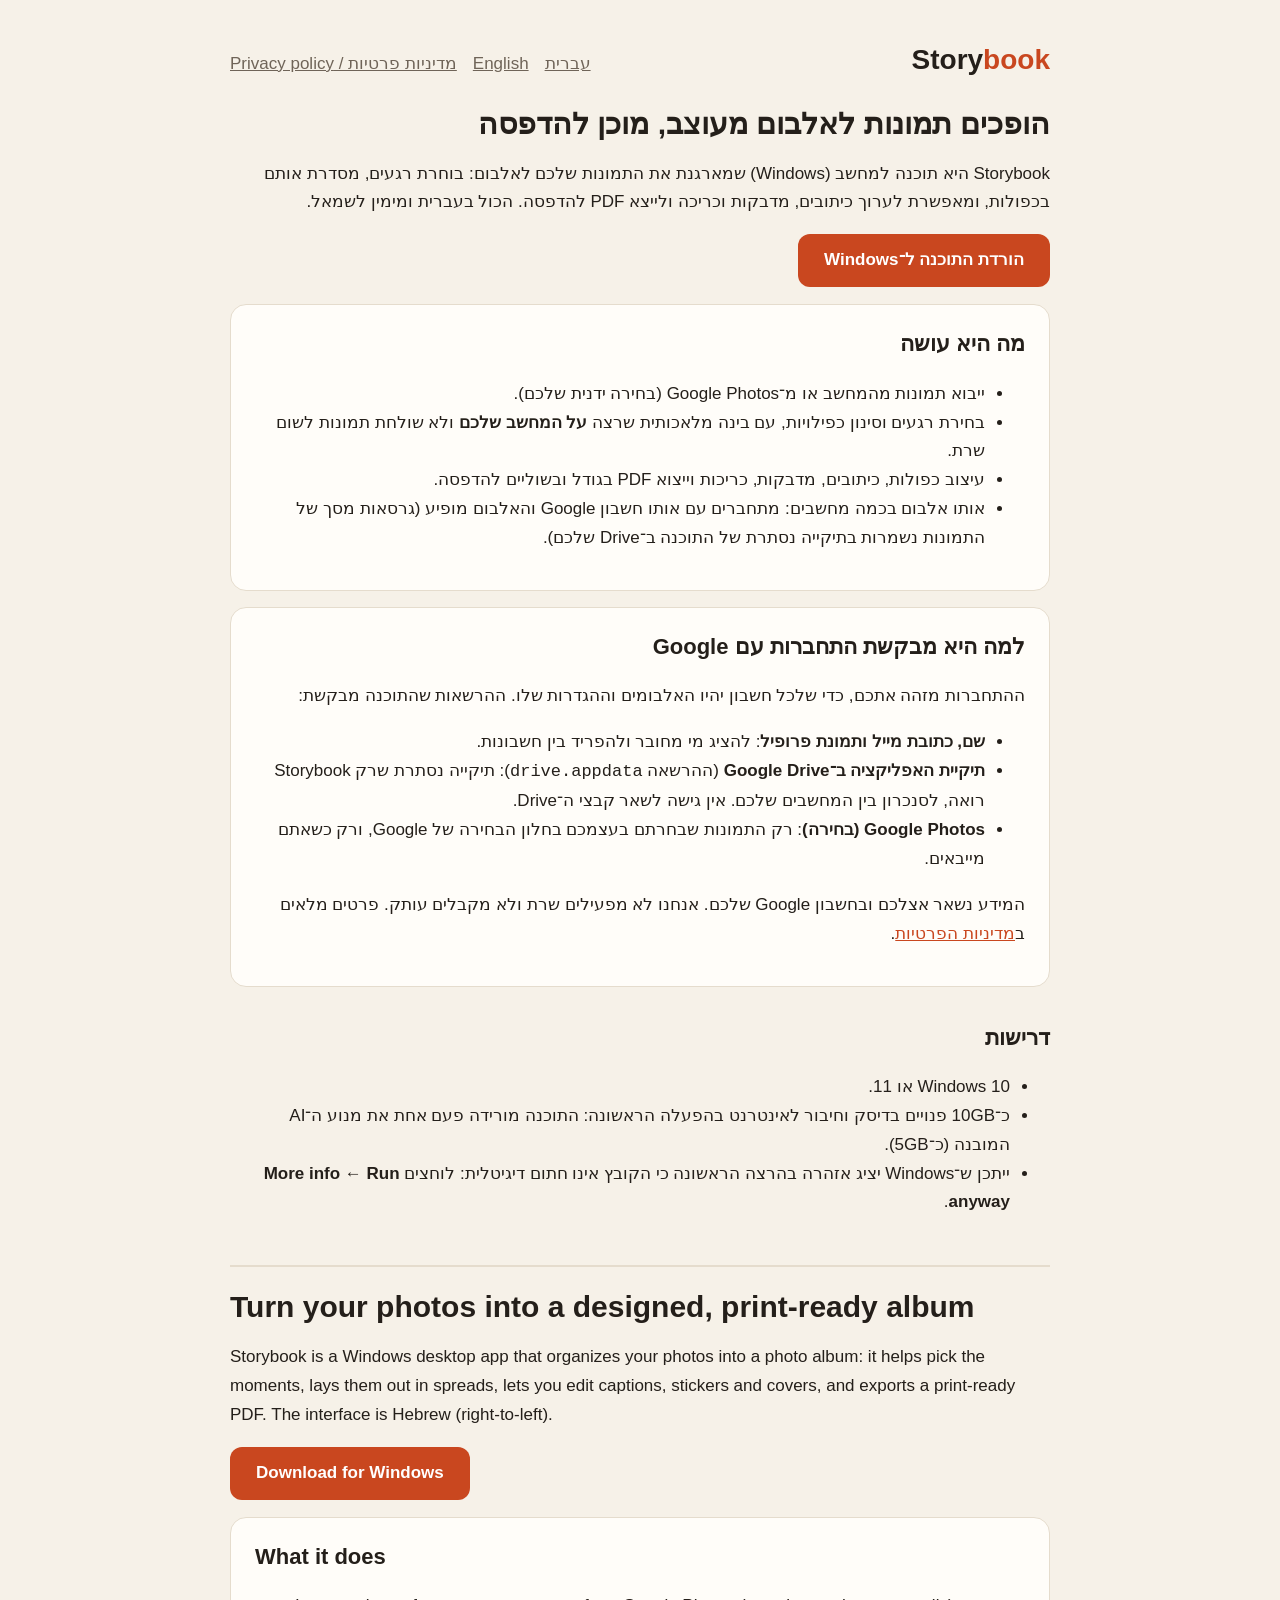
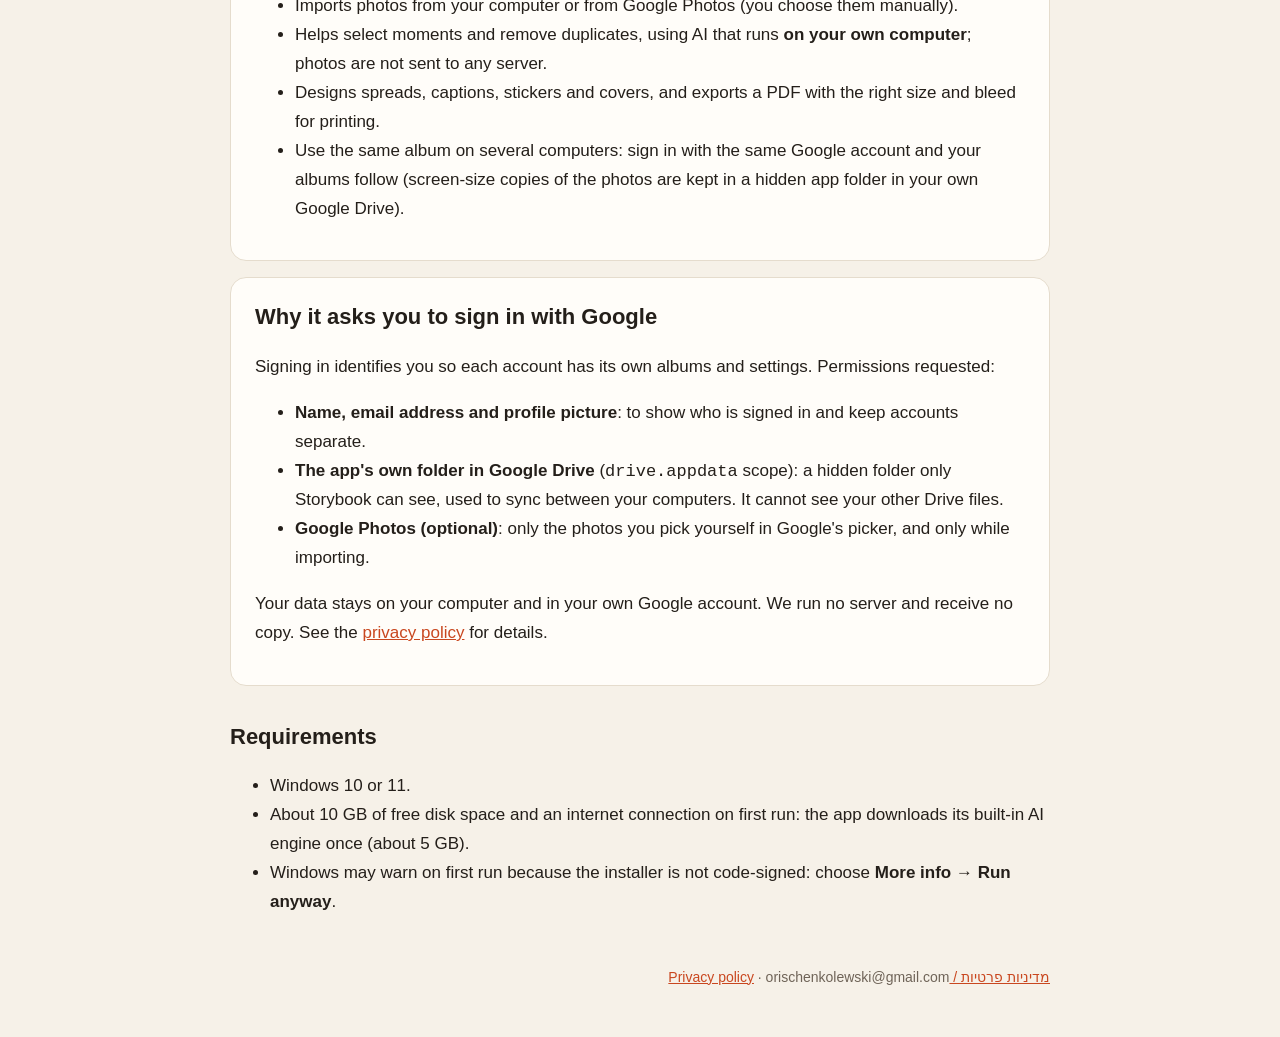
==== index.html @ 582c9bb8 "Storybook site: home page and privacy policy (Hebrew + English) Co-Authored-By: Claude Sonnet 5.5 <n" ====
<!doctype html>
<html lang="he" dir="rtl">
<head>
<meta charset="utf-8">
<meta name="viewport" content="width=device-width, initial-scale=1">
<title>Storybook — אלבומי תמונות בעברית | Photo album studio</title>
<meta name="description" content="Storybook: a desktop studio that turns your photos into designed, print-ready photo albums (Hebrew, RTL), with a built-in local AI.">
<link rel="stylesheet" href="style.css?v=2">
</head>
<body>
<header>
  <div class="logo">Story<b>book</b></div>
  <nav><a href="#he">עברית</a><a href="#en">English</a><a href="privacy.html">מדיניות פרטיות / Privacy policy</a></nav>
</header>
<main>

<section id="he" lang="he" dir="rtl">
  <h1>הופכים תמונות לאלבום מעוצב, מוכן להדפסה</h1>
  <p>Storybook היא תוכנה למחשב (Windows) שמארגנת את התמונות שלכם לאלבום: בוחרת רגעים, מסדרת אותם בכפולות, ומאפשרת לערוך כיתובים, מדבקות וכריכה ולייצא PDF להדפסה. הכול בעברית ומימין לשמאל.</p>
  <p><a class="btn" href="https://github.com/orischenkolewski/storybook-releases/releases/latest">הורדת התוכנה ל־Windows</a></p>

  <div class="card">
    <h2 style="margin-top:0">מה היא עושה</h2>
    <ul>
      <li>ייבוא תמונות מהמחשב או מ־Google Photos (בחירה ידנית שלכם).</li>
      <li>בחירת רגעים וסינון כפילויות, עם בינה מלאכותית שרצה <b>על המחשב שלכם</b> ולא שולחת תמונות לשום שרת.</li>
      <li>עיצוב כפולות, כיתובים, מדבקות, כריכות וייצוא PDF בגודל ובשוליים להדפסה.</li>
      <li>אותו אלבום בכמה מחשבים: מתחברים עם אותו חשבון Google והאלבום מופיע (גרסאות מסך של התמונות נשמרות בתיקייה נסתרת של התוכנה ב־Drive שלכם).</li>
    </ul>
  </div>

  <div class="card">
    <h2 style="margin-top:0">למה היא מבקשת התחברות עם Google</h2>
    <p>ההתחברות מזהה אתכם, כדי שלכל חשבון יהיו האלבומים וההגדרות שלו. ההרשאות שהתוכנה מבקשת:</p>
    <ul>
      <li><b>שם, כתובת מייל ותמונת פרופיל</b>: להציג מי מחובר ולהפריד בין חשבונות.</li>
      <li><b>תיקיית האפליקציה ב־Google Drive</b> (ההרשאה <code>drive.appdata</code>): תיקייה נסתרת שרק Storybook רואה, לסנכרון בין המחשבים שלכם. אין גישה לשאר קבצי ה־Drive.</li>
      <li><b>Google Photos (בחירה)</b>: רק התמונות שבחרתם בעצמכם בחלון הבחירה של Google, ורק כשאתם מייבאים.</li>
    </ul>
    <p>המידע נשאר אצלכם ובחשבון Google שלכם. אנחנו לא מפעילים שרת ולא מקבלים עותק. פרטים מלאים ב<a href="privacy.html">מדיניות הפרטיות</a>.</p>
  </div>

  <h2>דרישות</h2>
  <ul>
    <li>Windows 10 או 11.</li>
    <li>כ־10GB פנויים בדיסק וחיבור לאינטרנט בהפעלה הראשונה: התוכנה מורידה פעם אחת את מנוע ה־AI המובנה (כ־5GB).</li>
    <li>ייתכן ש־Windows יציג אזהרה בהרצה הראשונה כי הקובץ אינו חתום דיגיטלית: לוחצים <b>More info ← Run anyway</b>.</li>
  </ul>
</section>

<section id="en" lang="en" dir="ltr">
  <h1>Turn your photos into a designed, print-ready album</h1>
  <p>Storybook is a Windows desktop app that organizes your photos into a photo album: it helps pick the moments, lays them out in spreads, lets you edit captions, stickers and covers, and exports a print-ready PDF. The interface is Hebrew (right-to-left).</p>
  <p><a class="btn" href="https://github.com/orischenkolewski/storybook-releases/releases/latest">Download for Windows</a></p>

  <div class="card">
    <h2 style="margin-top:0">What it does</h2>
    <ul>
      <li>Imports photos from your computer or from Google Photos (you choose them manually).</li>
      <li>Helps select moments and remove duplicates, using AI that runs <b>on your own computer</b>; photos are not sent to any server.</li>
      <li>Designs spreads, captions, stickers and covers, and exports a PDF with the right size and bleed for printing.</li>
      <li>Use the same album on several computers: sign in with the same Google account and your albums follow (screen-size copies of the photos are kept in a hidden app folder in your own Google Drive).</li>
    </ul>
  </div>

  <div class="card">
    <h2 style="margin-top:0">Why it asks you to sign in with Google</h2>
    <p>Signing in identifies you so each account has its own albums and settings. Permissions requested:</p>
    <ul>
      <li><b>Name, email address and profile picture</b>: to show who is signed in and keep accounts separate.</li>
      <li><b>The app's own folder in Google Drive</b> (<code>drive.appdata</code> scope): a hidden folder only Storybook can see, used to sync between your computers. It cannot see your other Drive files.</li>
      <li><b>Google Photos (optional)</b>: only the photos you pick yourself in Google's picker, and only while importing.</li>
    </ul>
    <p>Your data stays on your computer and in your own Google account. We run no server and receive no copy. See the <a href="privacy.html#en">privacy policy</a> for details.</p>
  </div>

  <h2>Requirements</h2>
  <ul>
    <li>Windows 10 or 11.</li>
    <li>About 10 GB of free disk space and an internet connection on first run: the app downloads its built-in AI engine once (about 5 GB).</li>
    <li>Windows may warn on first run because the installer is not code-signed: choose <b>More info → Run anyway</b>.</li>
  </ul>
</section>

</main>
<footer>
  <a href="privacy.html">מדיניות פרטיות / Privacy policy</a> · orischenkolewski@gmail.com
</footer>
</body>
</html>
---- style.css ----
:root { --bg:#f6f1e8; --ink:#241f1a; --muted:#6f6458; --accent:#c9471f; --card:#fffdf9; --line:#e5dccd; }
@media (prefers-color-scheme: dark) { :root { --bg:#1d1916; --ink:#f3ece1; --muted:#b0a395; --accent:#f08a5d; --card:#27221e; --line:#3a332d; } }
* { box-sizing: border-box; }
body { overflow-wrap: anywhere; margin: 0; background: var(--bg); color: var(--ink); font: 17px/1.7 "Segoe UI", "Heebo", Arial, sans-serif; }
header, main, footer { width: min(820px, 100% - 32px); margin: 0 auto; }
header { padding: 36px 0 8px; display: flex; justify-content: space-between; align-items: baseline; flex-wrap: wrap; gap: 8px; }
.logo { font-size: 28px; font-weight: 700; } .logo b { color: var(--accent); }
nav a { margin-inline-start: 16px; color: var(--muted); }
h1 { font-size: 30px; line-height: 1.3; margin: 12px 0 8px; } h2 { font-size: 22px; margin: 32px 0 6px; } h3 { font-size: 18px; margin: 20px 0 4px; }
p, li { color: var(--ink); } .muted { color: var(--muted); font-size: 15px; }
a { color: var(--accent); } a:focus-visible, .btn:focus-visible { outline: 3px solid var(--accent); outline-offset: 2px; }
.card { background: var(--card); border: 1px solid var(--line); border-radius: 16px; padding: 20px 24px; margin: 16px 0; }
.btn { display: inline-block; background: var(--accent); color: #fff; text-decoration: none; padding: 12px 26px; border-radius: 12px; font-weight: 600; }
section[lang="en"] { direction: ltr; text-align: left; border-top: 2px solid var(--line); margin-top: 48px; padding-top: 8px; }
section[lang="he"] { direction: rtl; text-align: right; }
table { border-collapse: collapse; width: 100%; font-size: 15px; } th, td { border: 1px solid var(--line); padding: 8px 10px; vertical-align: top; } th { background: var(--card); }
footer { padding: 32px 0 48px; color: var(--muted); font-size: 14px; }
@media (max-width: 640px) {
  table, tbody, tr, td { display: block; width: 100%; }
  tr:first-child { display: none; }
  tr { border: 1px solid var(--line); border-radius: 12px; margin: 0 0 12px; background: var(--card); overflow: hidden; }
  td { border: 0; border-bottom: 1px solid var(--line); }
  td:last-child { border-bottom: 0; }
  td::before { content: attr(data-label) ": "; font-weight: 700; color: var(--muted); }
  nav a { margin-inline-start: 0; margin-inline-end: 14px; }
}
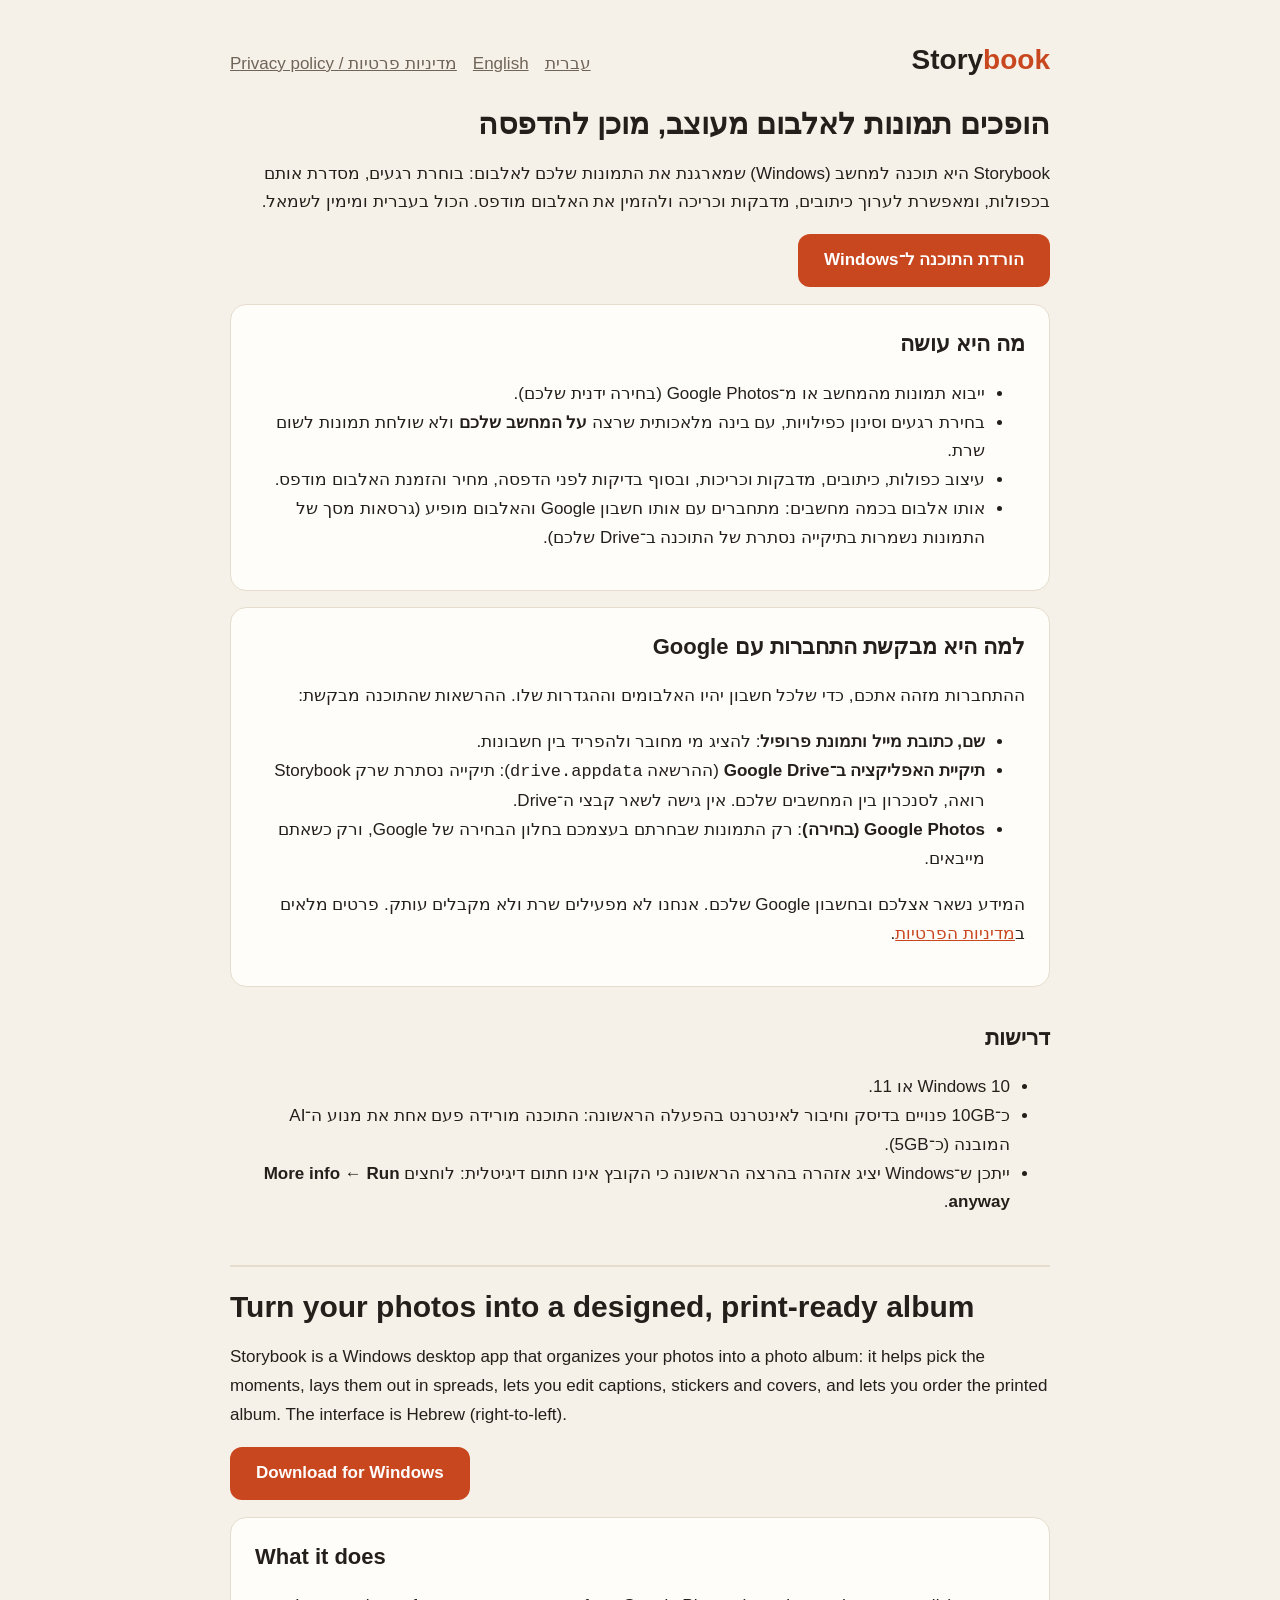
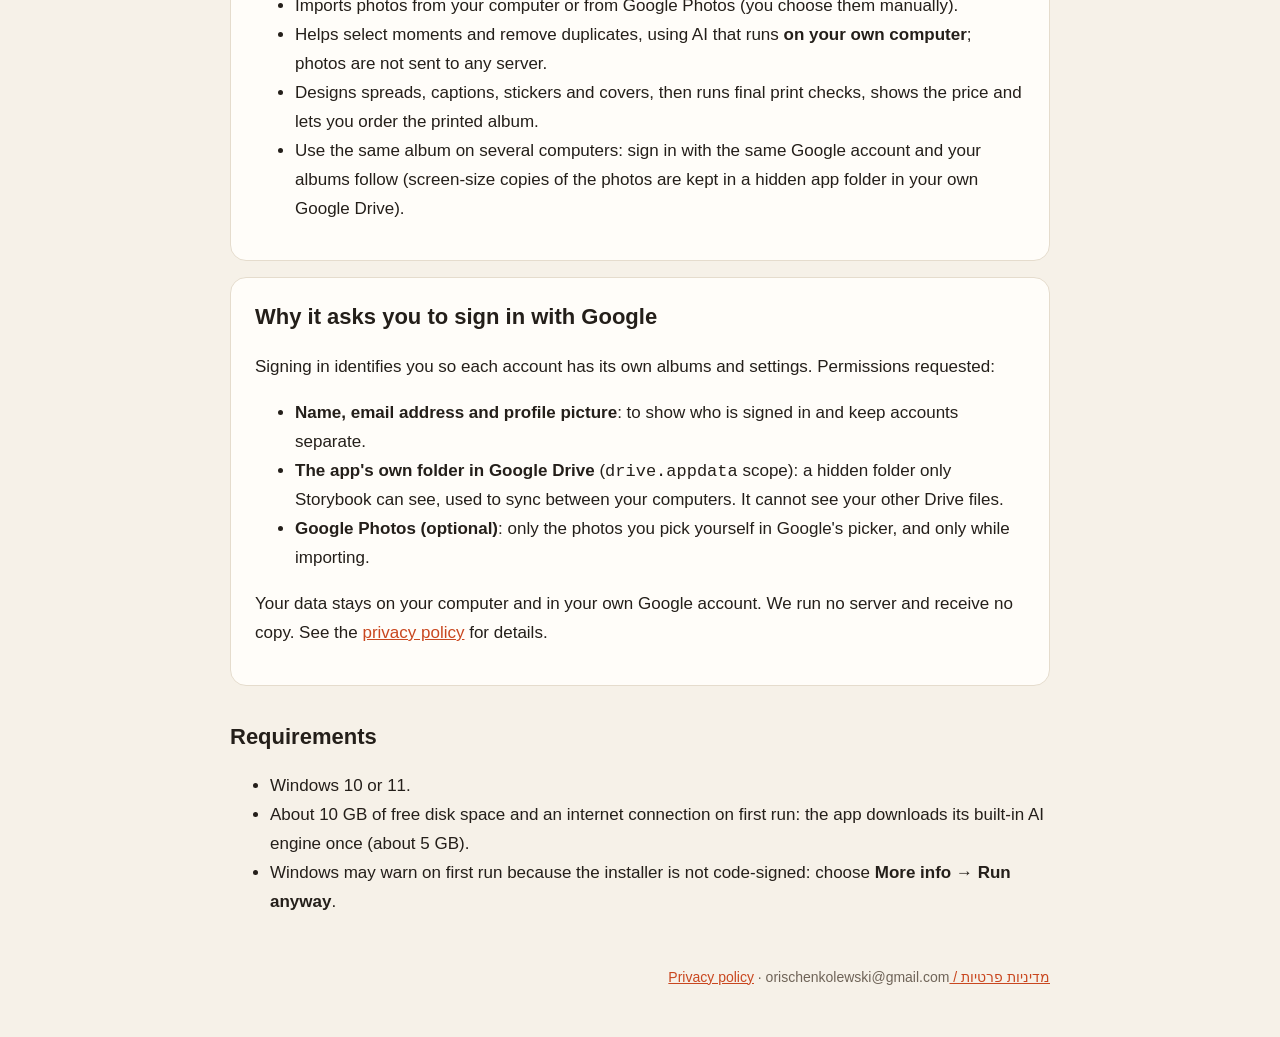
==== commit 97401e93: "Site: ordering instead of PDF export, order details in the privacy table Co-Authored-By: Claude Sonn" ====
--- a/index.html
+++ b/index.html
@@ -16,7 +16,7 @@
 
 <section id="he" lang="he" dir="rtl">
   <h1>הופכים תמונות לאלבום מעוצב, מוכן להדפסה</h1>
-  <p>Storybook היא תוכנה למחשב (Windows) שמארגנת את התמונות שלכם לאלבום: בוחרת רגעים, מסדרת אותם בכפולות, ומאפשרת לערוך כיתובים, מדבקות וכריכה ולייצא PDF להדפסה. הכול בעברית ומימין לשמאל.</p>
+  <p>Storybook היא תוכנה למחשב (Windows) שמארגנת את התמונות שלכם לאלבום: בוחרת רגעים, מסדרת אותם בכפולות, ומאפשרת לערוך כיתובים, מדבקות וכריכה ולהזמין את האלבום מודפס. הכול בעברית ומימין לשמאל.</p>
   <p><a class="btn" href="https://github.com/orischenkolewski/storybook-releases/releases/latest">הורדת התוכנה ל־Windows</a></p>
 
   <div class="card">
@@ -24,7 +24,7 @@
     <ul>
       <li>ייבוא תמונות מהמחשב או מ־Google Photos (בחירה ידנית שלכם).</li>
       <li>בחירת רגעים וסינון כפילויות, עם בינה מלאכותית שרצה <b>על המחשב שלכם</b> ולא שולחת תמונות לשום שרת.</li>
-      <li>עיצוב כפולות, כיתובים, מדבקות, כריכות וייצוא PDF בגודל ובשוליים להדפסה.</li>
+      <li>עיצוב כפולות, כיתובים, מדבקות וכריכות, ובסוף בדיקות לפני הדפסה, מחיר והזמנת האלבום מודפס.</li>
       <li>אותו אלבום בכמה מחשבים: מתחברים עם אותו חשבון Google והאלבום מופיע (גרסאות מסך של התמונות נשמרות בתיקייה נסתרת של התוכנה ב־Drive שלכם).</li>
     </ul>
   </div>
@@ -50,7 +50,7 @@
 
 <section id="en" lang="en" dir="ltr">
   <h1>Turn your photos into a designed, print-ready album</h1>
-  <p>Storybook is a Windows desktop app that organizes your photos into a photo album: it helps pick the moments, lays them out in spreads, lets you edit captions, stickers and covers, and exports a print-ready PDF. The interface is Hebrew (right-to-left).</p>
+  <p>Storybook is a Windows desktop app that organizes your photos into a photo album: it helps pick the moments, lays them out in spreads, lets you edit captions, stickers and covers, and lets you order the printed album. The interface is Hebrew (right-to-left).</p>
   <p><a class="btn" href="https://github.com/orischenkolewski/storybook-releases/releases/latest">Download for Windows</a></p>
 
   <div class="card">
@@ -58,7 +58,7 @@
     <ul>
       <li>Imports photos from your computer or from Google Photos (you choose them manually).</li>
       <li>Helps select moments and remove duplicates, using AI that runs <b>on your own computer</b>; photos are not sent to any server.</li>
-      <li>Designs spreads, captions, stickers and covers, and exports a PDF with the right size and bleed for printing.</li>
+      <li>Designs spreads, captions, stickers and covers, then runs final print checks, shows the price and lets you order the printed album.</li>
       <li>Use the same album on several computers: sign in with the same Google account and your albums follow (screen-size copies of the photos are kept in a hidden app folder in your own Google Drive).</li>
     </ul>
   </div>
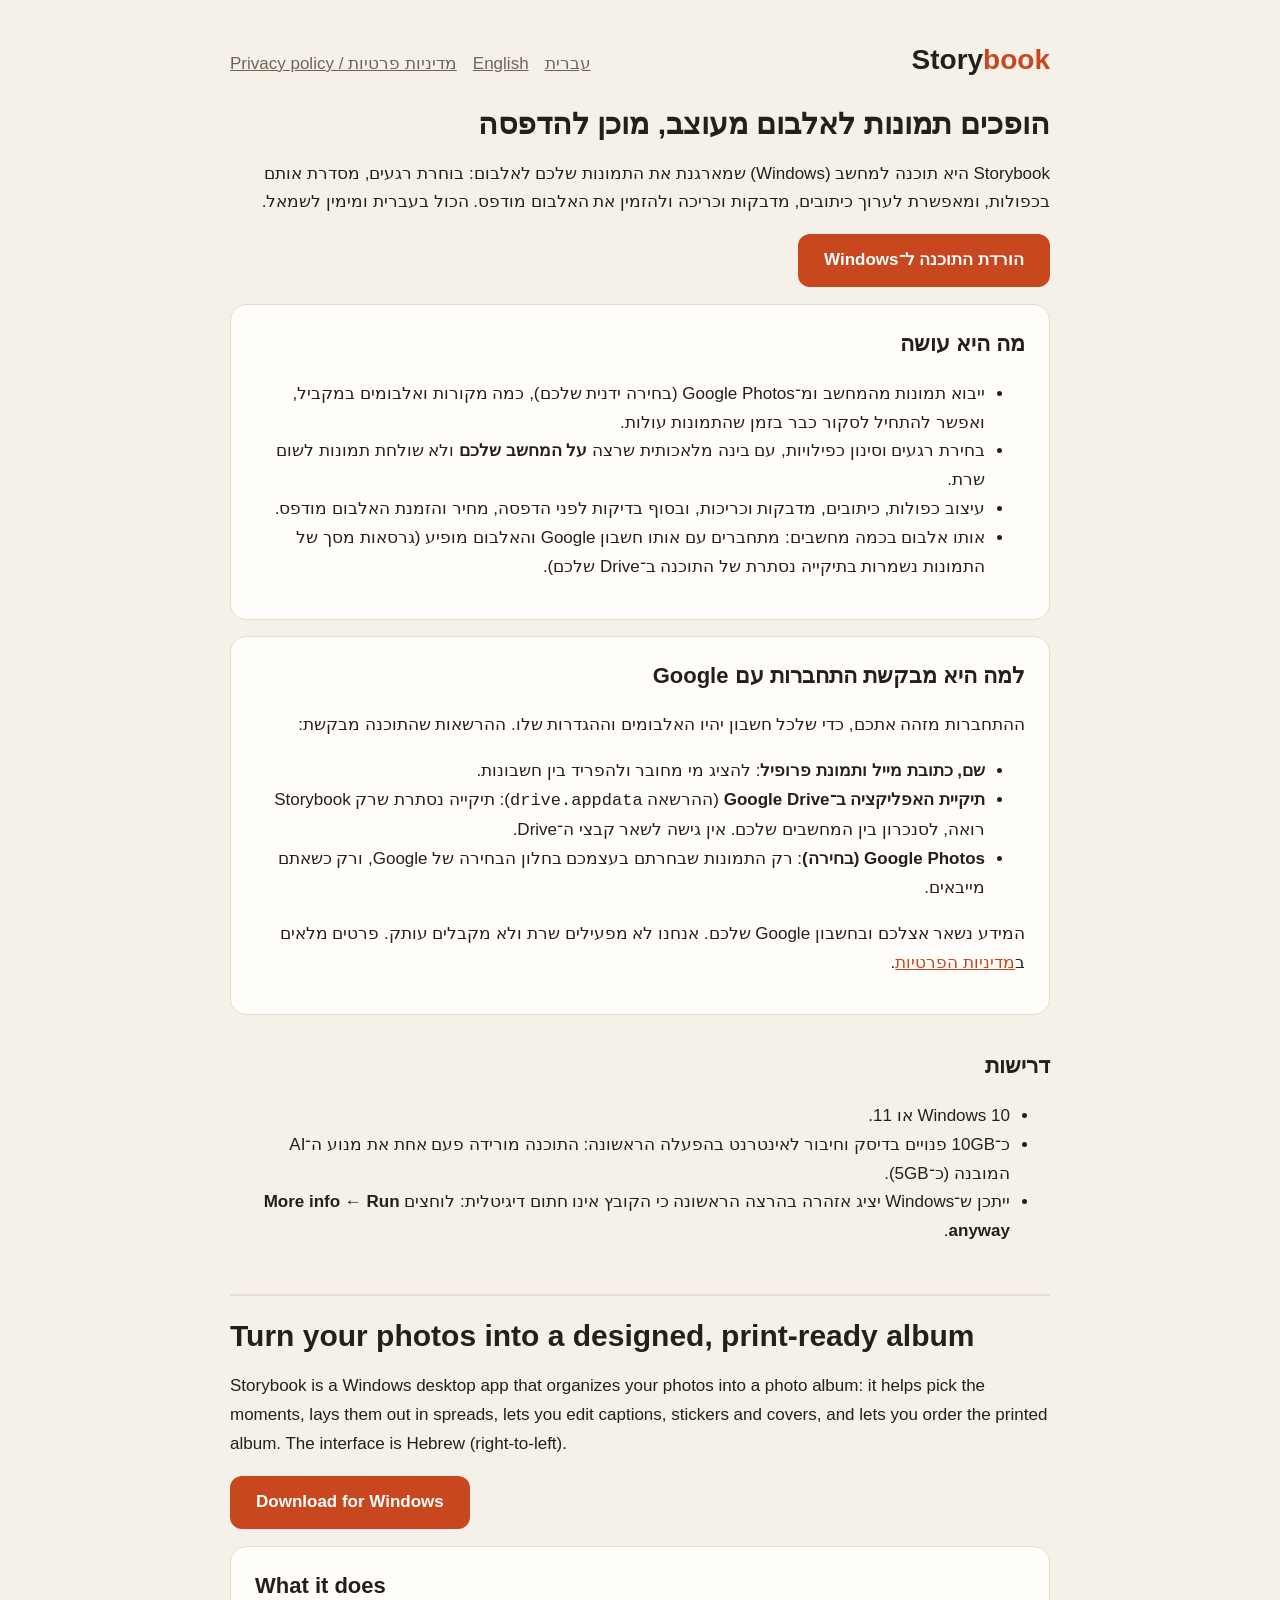
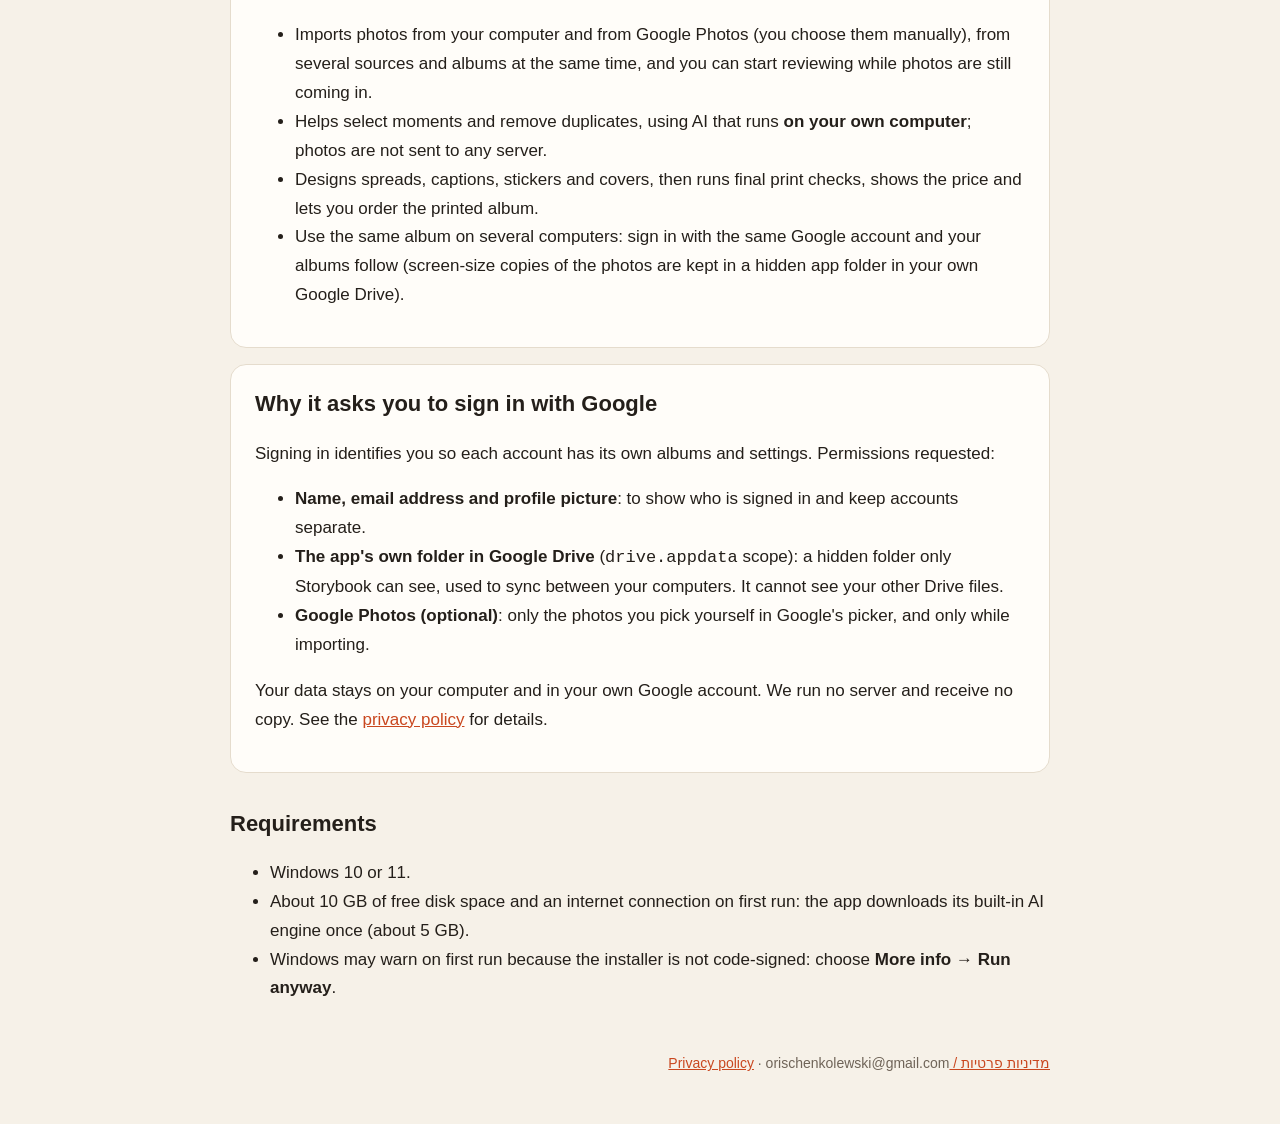
==== commit 6f182841: "Site: parallel import from several sources Co-Authored-By: Claude Sonnet 5.5 <noreply@anthropic.com>" ====
--- a/index.html
+++ b/index.html
@@ -22,7 +22,7 @@
   <div class="card">
     <h2 style="margin-top:0">מה היא עושה</h2>
     <ul>
-      <li>ייבוא תמונות מהמחשב או מ־Google Photos (בחירה ידנית שלכם).</li>
+      <li>ייבוא תמונות מהמחשב ומ־Google Photos (בחירה ידנית שלכם), כמה מקורות ואלבומים במקביל, ואפשר להתחיל לסקור כבר בזמן שהתמונות עולות.</li>
       <li>בחירת רגעים וסינון כפילויות, עם בינה מלאכותית שרצה <b>על המחשב שלכם</b> ולא שולחת תמונות לשום שרת.</li>
       <li>עיצוב כפולות, כיתובים, מדבקות וכריכות, ובסוף בדיקות לפני הדפסה, מחיר והזמנת האלבום מודפס.</li>
       <li>אותו אלבום בכמה מחשבים: מתחברים עם אותו חשבון Google והאלבום מופיע (גרסאות מסך של התמונות נשמרות בתיקייה נסתרת של התוכנה ב־Drive שלכם).</li>
@@ -56,7 +56,7 @@
   <div class="card">
     <h2 style="margin-top:0">What it does</h2>
     <ul>
-      <li>Imports photos from your computer or from Google Photos (you choose them manually).</li>
+      <li>Imports photos from your computer and from Google Photos (you choose them manually), from several sources and albums at the same time, and you can start reviewing while photos are still coming in.</li>
       <li>Helps select moments and remove duplicates, using AI that runs <b>on your own computer</b>; photos are not sent to any server.</li>
       <li>Designs spreads, captions, stickers and covers, then runs final print checks, shows the price and lets you order the printed album.</li>
       <li>Use the same album on several computers: sign in with the same Google account and your albums follow (screen-size copies of the photos are kept in a hidden app folder in your own Google Drive).</li>
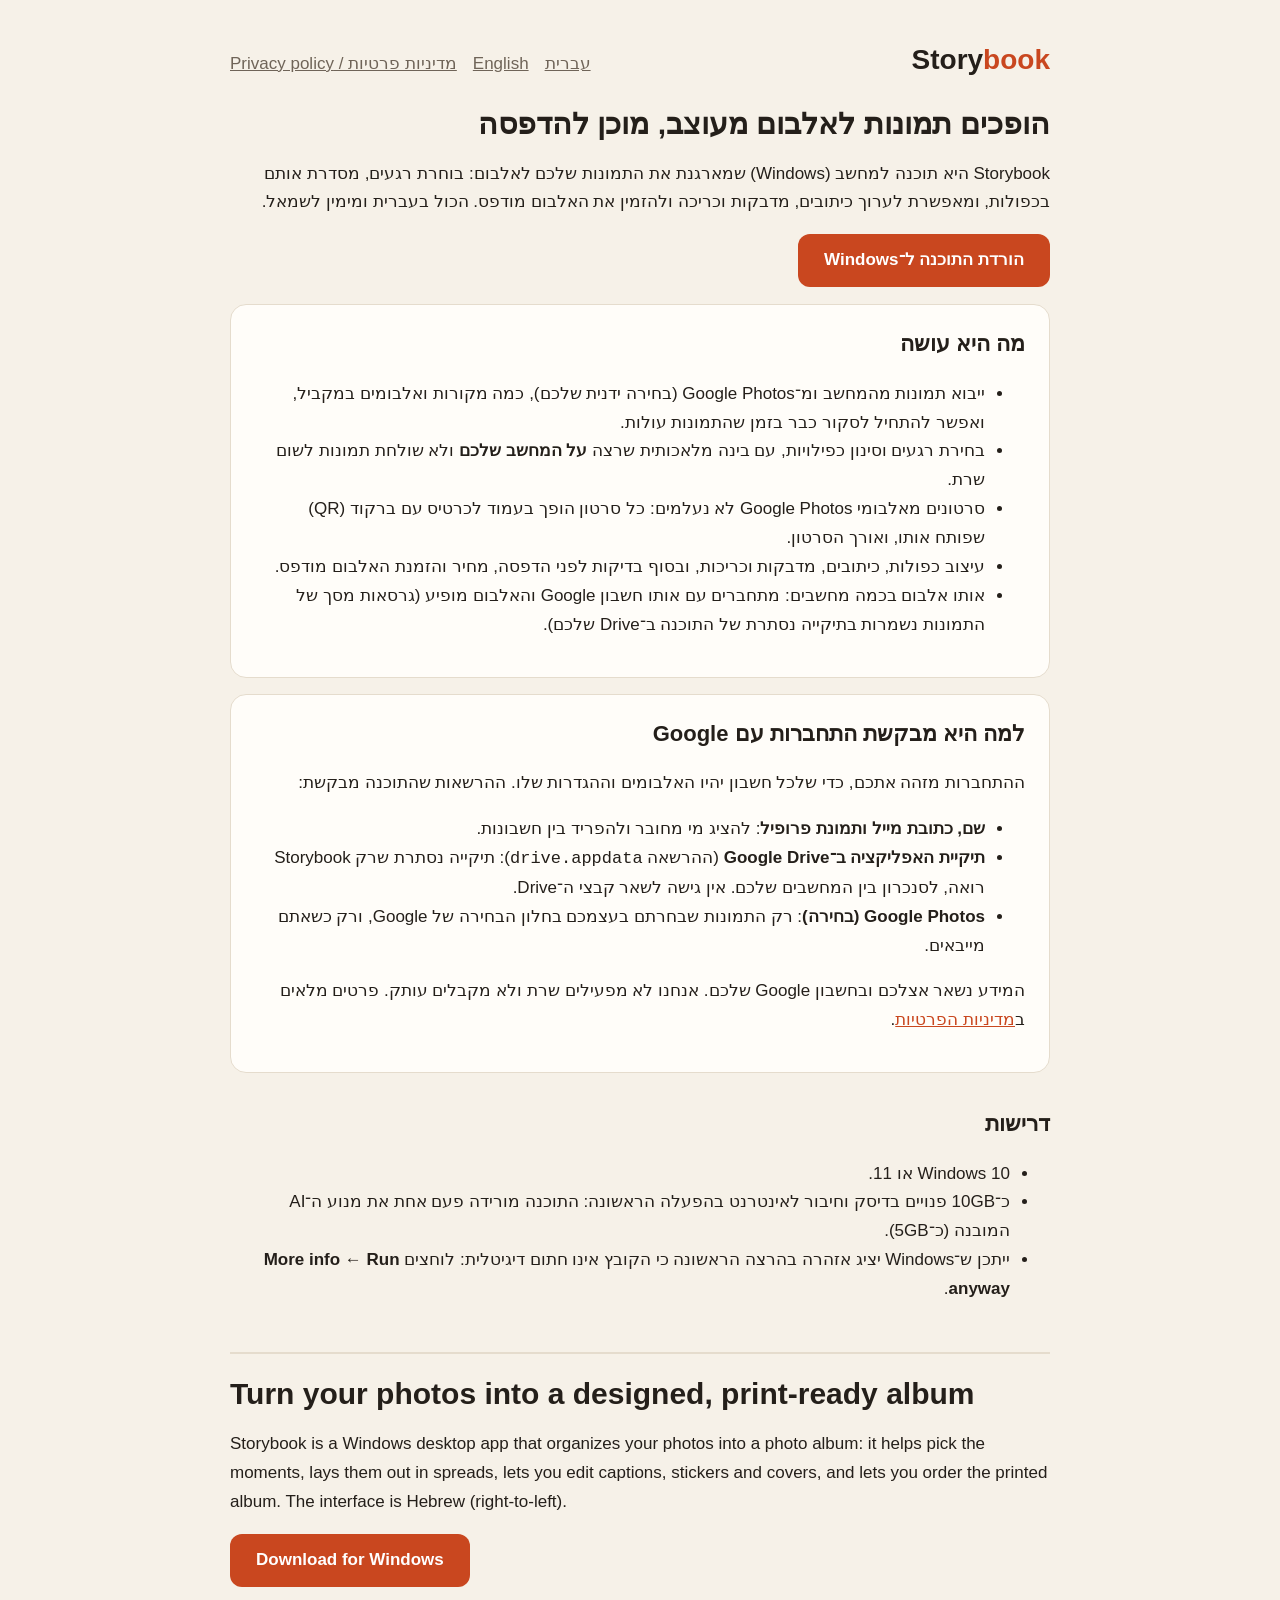
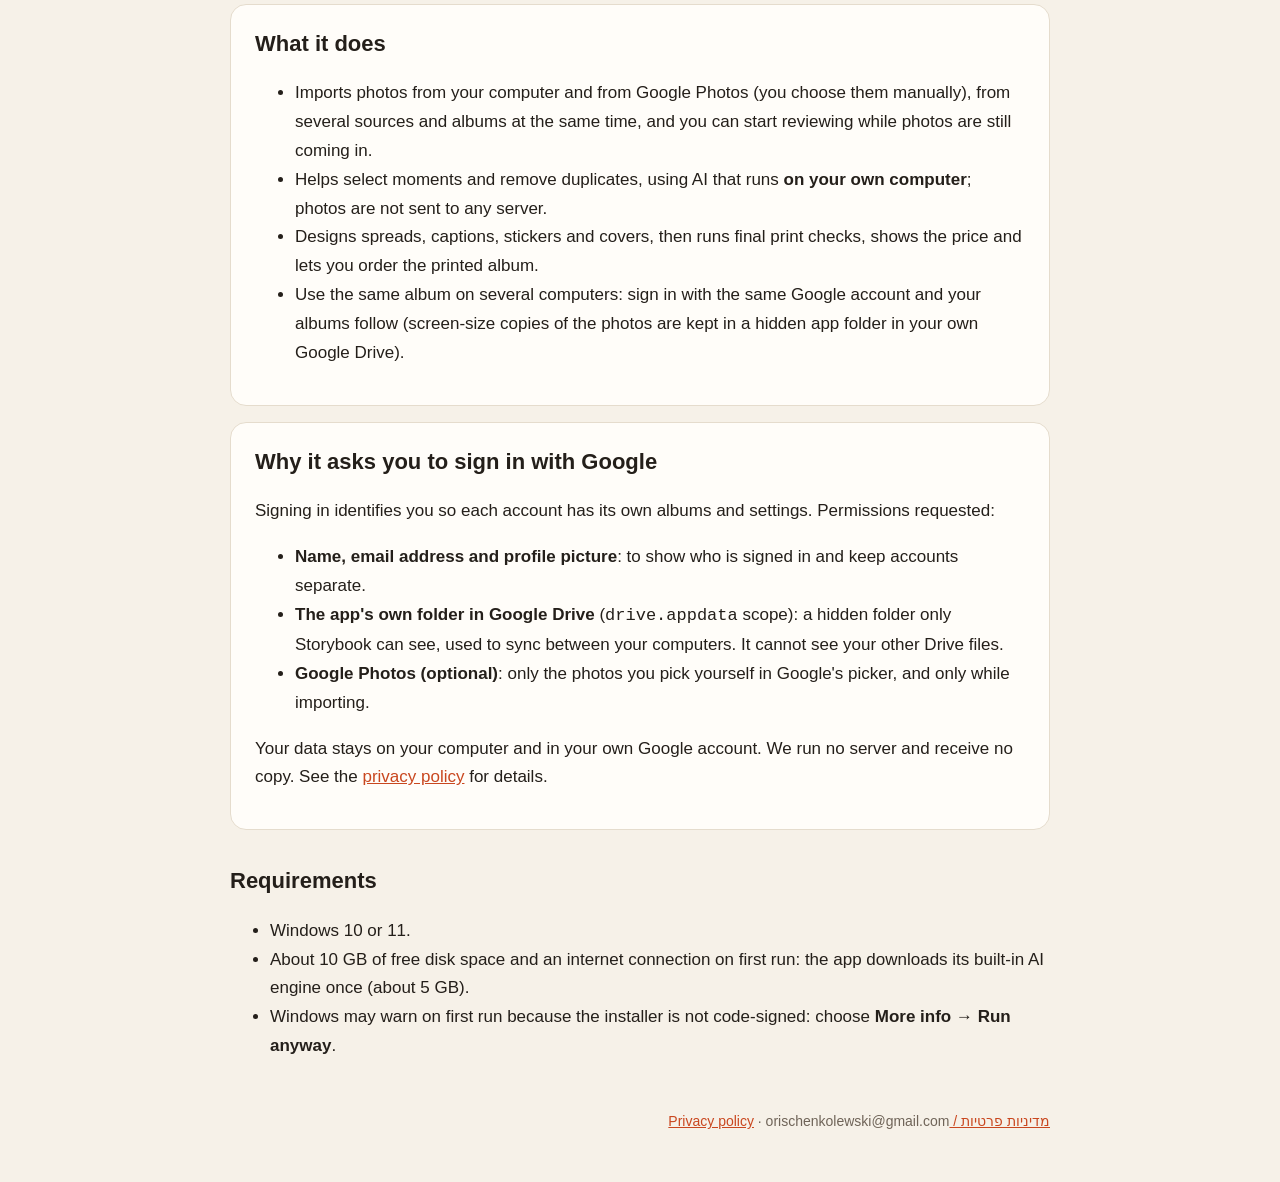
==== commit c7cf455f: "Site: videos become QR-code cards" ====
--- a/index.html
+++ b/index.html
@@ -24,6 +24,7 @@
     <ul>
       <li>ייבוא תמונות מהמחשב ומ־Google Photos (בחירה ידנית שלכם), כמה מקורות ואלבומים במקביל, ואפשר להתחיל לסקור כבר בזמן שהתמונות עולות.</li>
       <li>בחירת רגעים וסינון כפילויות, עם בינה מלאכותית שרצה <b>על המחשב שלכם</b> ולא שולחת תמונות לשום שרת.</li>
+      <li>סרטונים מאלבומי Google Photos לא נעלמים: כל סרטון הופך בעמוד לכרטיס עם ברקוד (QR) שפותח אותו, ואורך הסרטון.</li>
       <li>עיצוב כפולות, כיתובים, מדבקות וכריכות, ובסוף בדיקות לפני הדפסה, מחיר והזמנת האלבום מודפס.</li>
       <li>אותו אלבום בכמה מחשבים: מתחברים עם אותו חשבון Google והאלבום מופיע (גרסאות מסך של התמונות נשמרות בתיקייה נסתרת של התוכנה ב־Drive שלכם).</li>
     </ul>
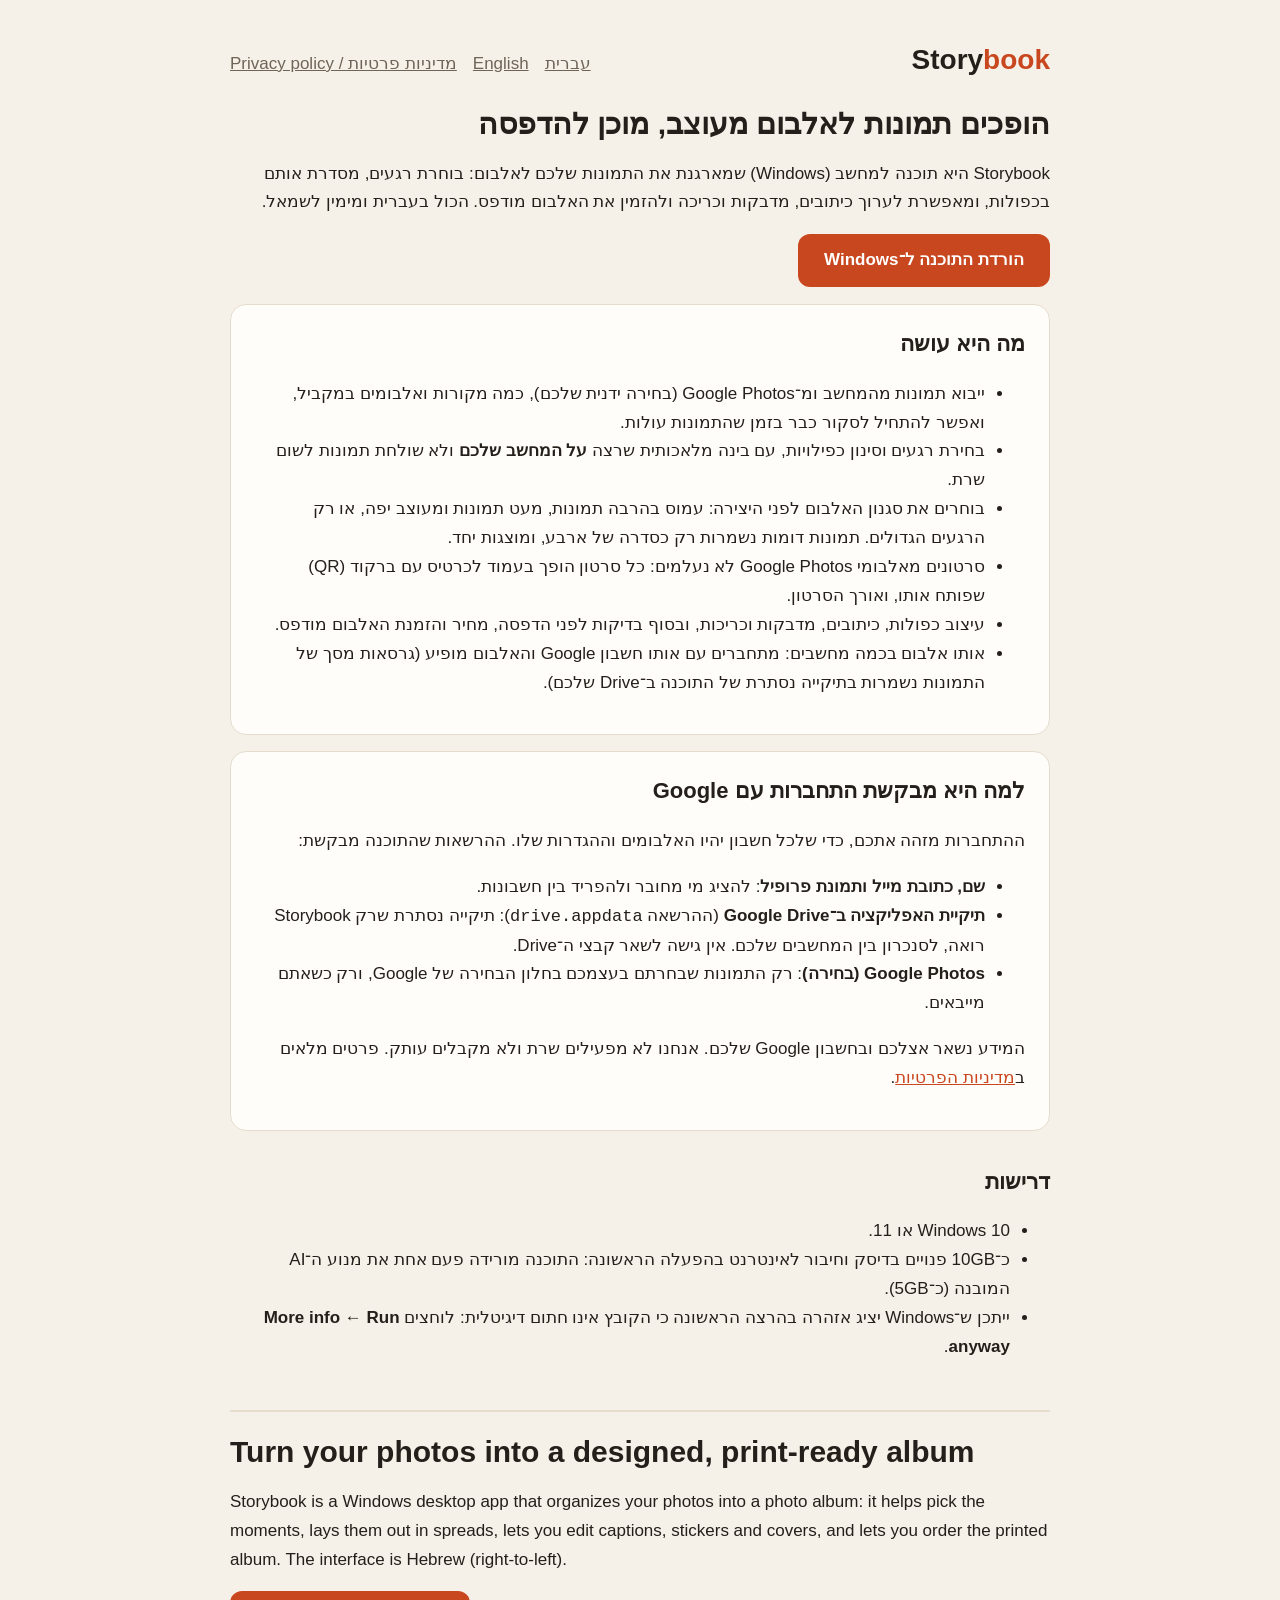
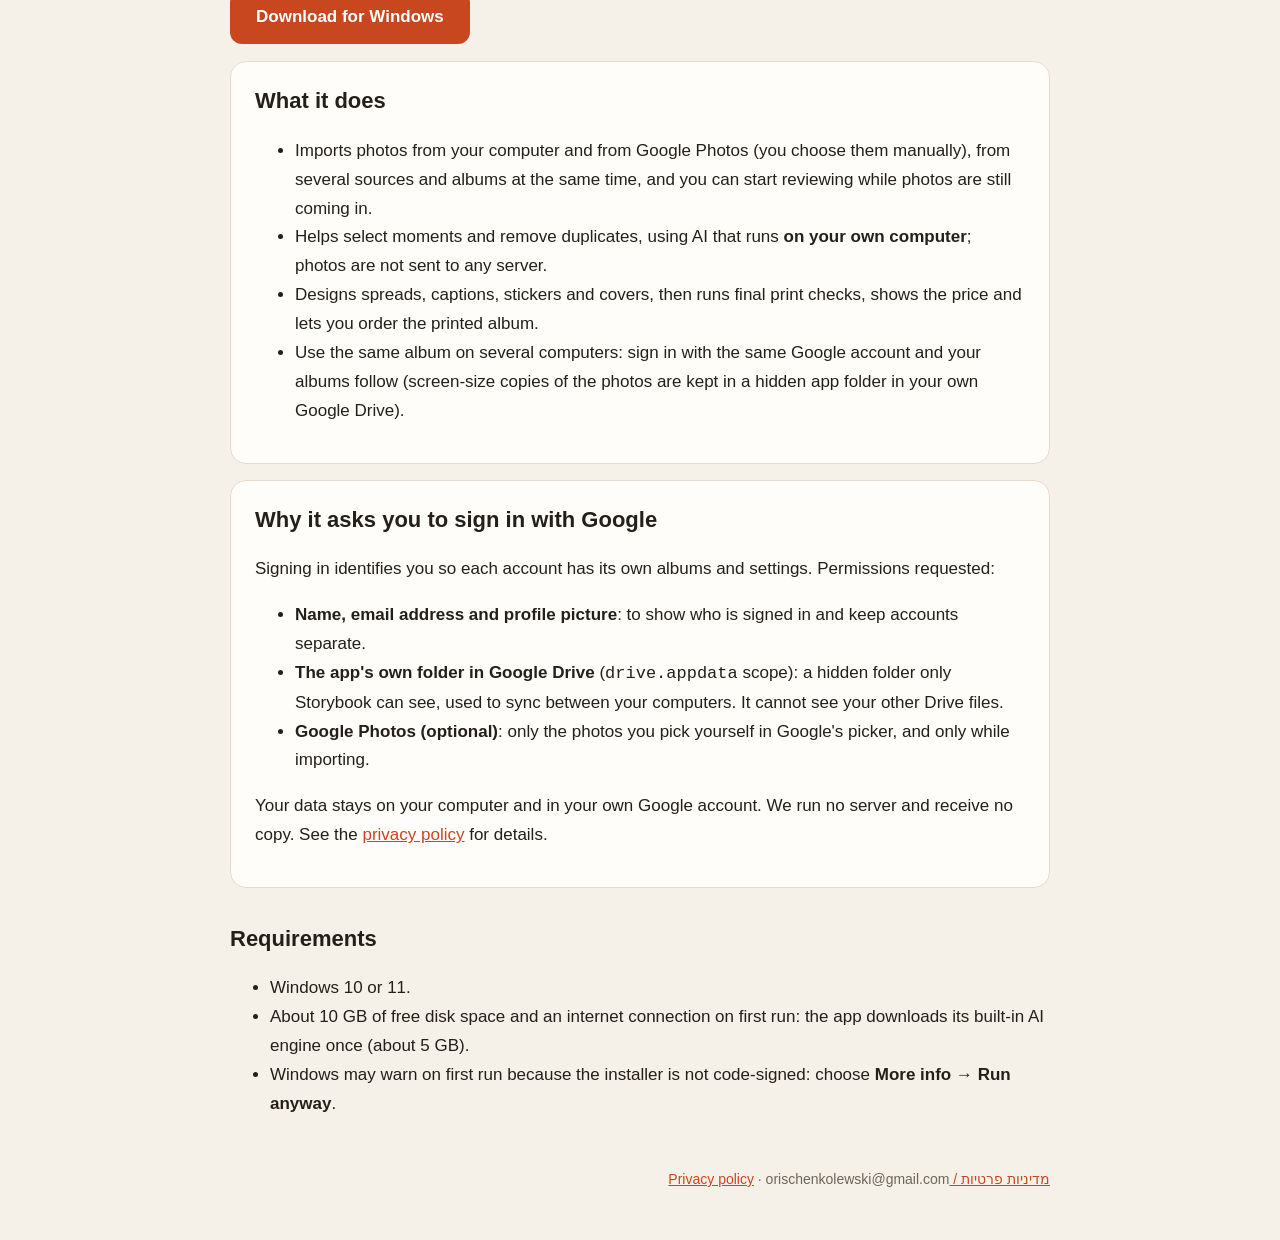
==== commit 2c799581: "Site: album styles and similar photos" ====
--- a/index.html
+++ b/index.html
@@ -24,6 +24,7 @@
     <ul>
       <li>ייבוא תמונות מהמחשב ומ־Google Photos (בחירה ידנית שלכם), כמה מקורות ואלבומים במקביל, ואפשר להתחיל לסקור כבר בזמן שהתמונות עולות.</li>
       <li>בחירת רגעים וסינון כפילויות, עם בינה מלאכותית שרצה <b>על המחשב שלכם</b> ולא שולחת תמונות לשום שרת.</li>
+      <li>בוחרים את סגנון האלבום לפני היצירה: עמוס בהרבה תמונות, מעט תמונות ומעוצב יפה, או רק הרגעים הגדולים. תמונות דומות נשמרות רק כסדרה של ארבע, ומוצגות יחד.</li>
       <li>סרטונים מאלבומי Google Photos לא נעלמים: כל סרטון הופך בעמוד לכרטיס עם ברקוד (QR) שפותח אותו, ואורך הסרטון.</li>
       <li>עיצוב כפולות, כיתובים, מדבקות וכריכות, ובסוף בדיקות לפני הדפסה, מחיר והזמנת האלבום מודפס.</li>
       <li>אותו אלבום בכמה מחשבים: מתחברים עם אותו חשבון Google והאלבום מופיע (גרסאות מסך של התמונות נשמרות בתיקייה נסתרת של התוכנה ב־Drive שלכם).</li>
